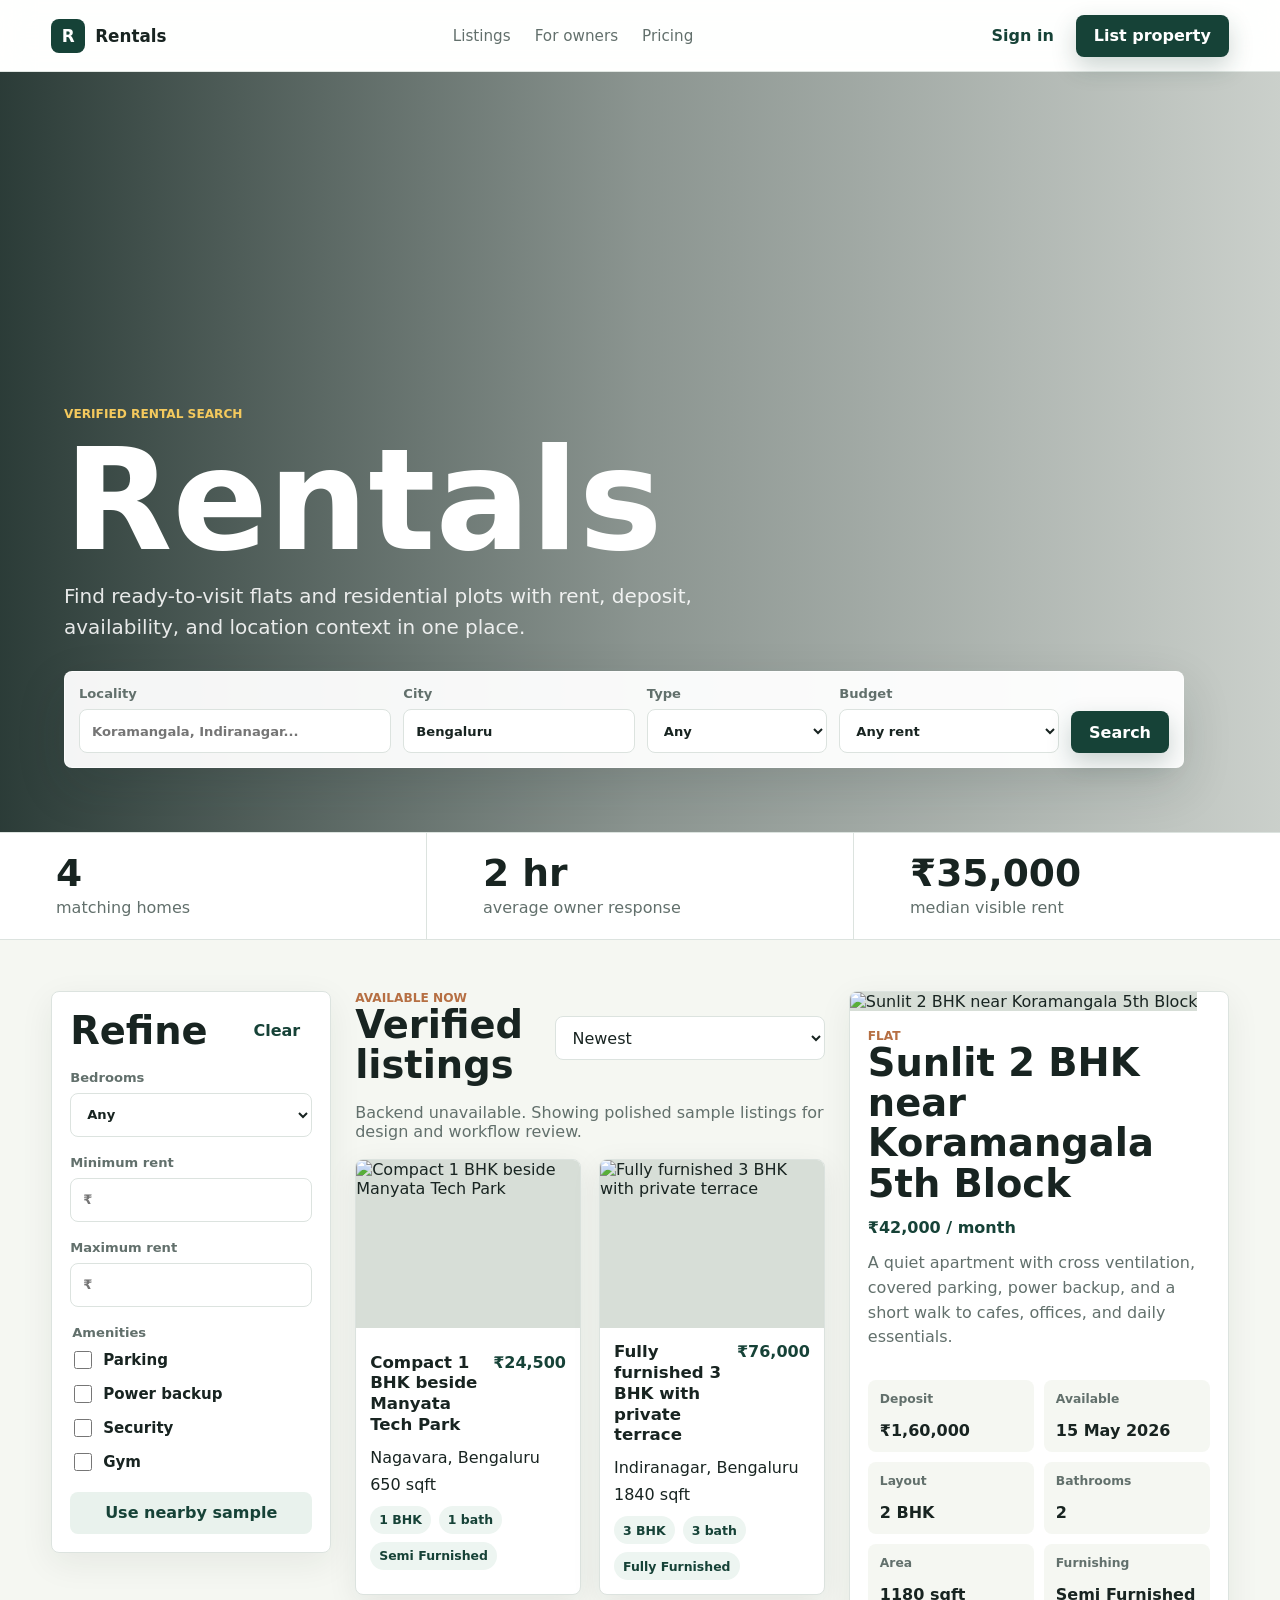
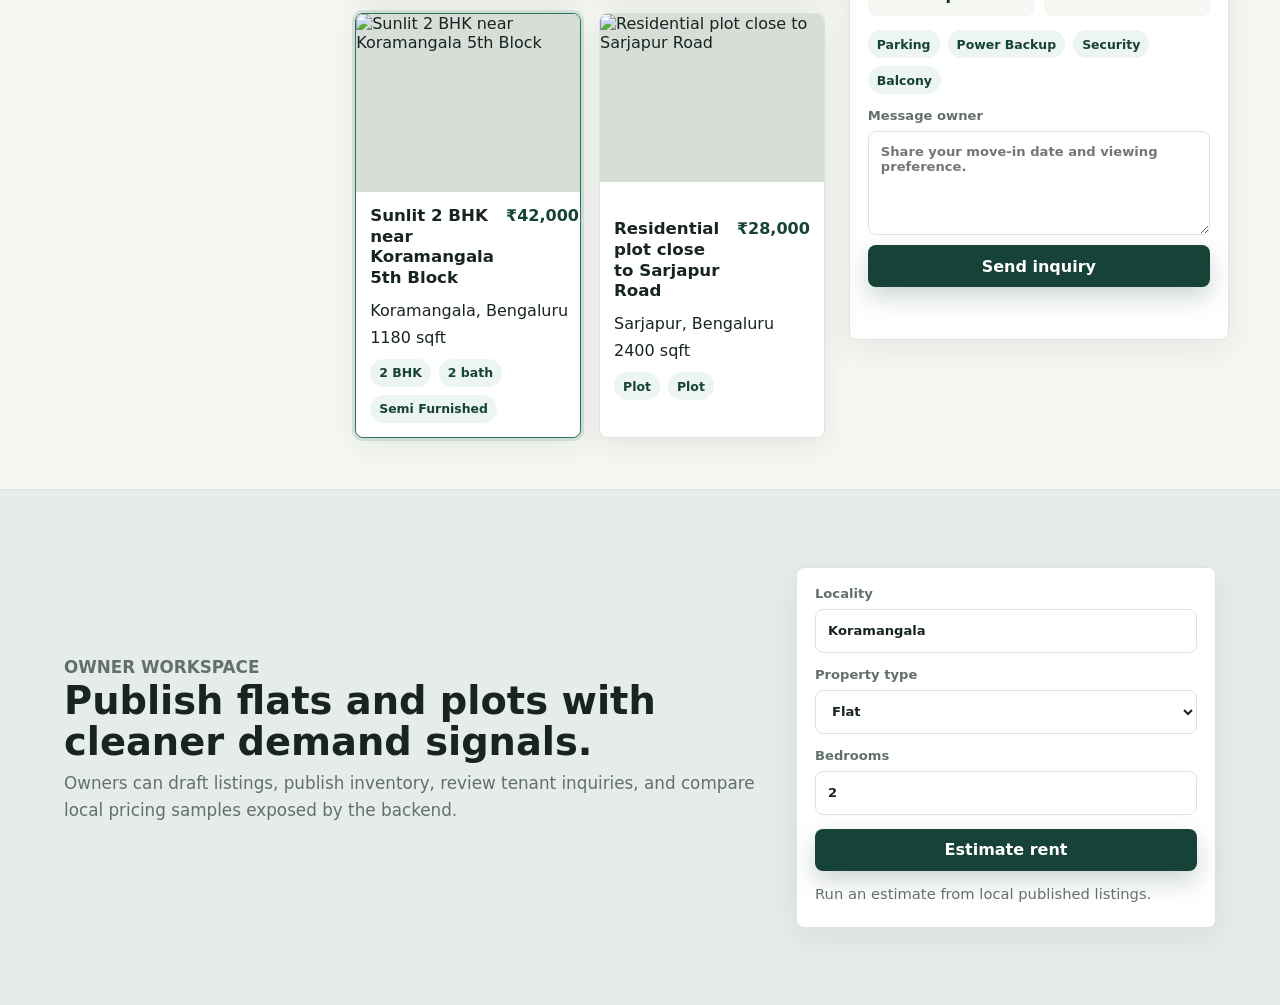
==== frontend/index.html @ 24f06884 "Build Postgres GraphQL rentals stack" ====
<!doctype html>
<html lang="en">
  <head>
    <meta charset="utf-8" />
    <meta name="viewport" content="width=device-width, initial-scale=1" />
    <title>Rentals | Verified flats and plots</title>
    <link rel="preconnect" href="https://images.unsplash.com" />
    <link rel="stylesheet" href="./styles.css" />
  </head>
  <body>
    <header class="topbar">
      <a class="brand" href="#search" aria-label="Rentals home">
        <span class="brand-mark">R</span>
        <span>Rentals</span>
      </a>
      <nav class="nav-links" aria-label="Primary navigation">
        <a href="#listings">Listings</a>
        <a href="#owner">For owners</a>
        <a href="#pricing">Pricing</a>
      </nav>
      <div class="topbar-actions">
        <button class="ghost-button" id="open-login" type="button">Sign in</button>
        <button class="primary-button" id="open-owner" type="button">List property</button>
      </div>
    </header>

    <main>
      <section class="hero" id="search">
        <div class="hero-media" aria-hidden="true"></div>
        <div class="hero-content">
          <p class="eyebrow">Verified rental search</p>
          <h1>Rentals</h1>
          <p class="hero-copy">
            Find ready-to-visit flats and residential plots with rent, deposit, availability, and location context in one place.
          </p>
          <form class="search-panel" id="search-form">
            <label>
              <span>Locality</span>
              <input id="locality" name="locality" type="search" placeholder="Koramangala, Indiranagar..." autocomplete="off" />
            </label>
            <label>
              <span>City</span>
              <input id="city" name="city" type="search" value="Bengaluru" autocomplete="off" />
            </label>
            <label>
              <span>Type</span>
              <select id="property-type" name="property_type">
                <option value="">Any</option>
                <option value="flat">Flat</option>
                <option value="plot">Plot</option>
              </select>
            </label>
            <label>
              <span>Budget</span>
              <select id="budget" name="budget">
                <option value="">Any rent</option>
                <option value="0-25000">Under ₹25k</option>
                <option value="25000-50000">₹25k-₹50k</option>
                <option value="50000-90000">₹50k-₹90k</option>
                <option value="90000-">₹90k+</option>
              </select>
            </label>
            <button class="primary-button search-button" type="submit">Search</button>
          </form>
        </div>
      </section>

      <section class="summary-band" aria-label="Market summary">
        <div>
          <strong id="listing-count">0</strong>
          <span>matching homes</span>
        </div>
        <div>
          <strong>2 hr</strong>
          <span>average owner response</span>
        </div>
        <div>
          <strong id="median-rent">₹0</strong>
          <span>median visible rent</span>
        </div>
      </section>

      <section class="workspace" id="listings">
        <aside class="filters" aria-label="Listing filters">
          <div class="panel-heading">
            <h2>Refine</h2>
            <button class="text-button" id="clear-filters" type="button">Clear</button>
          </div>
          <label>
            Bedrooms
            <select id="bedrooms">
              <option value="">Any</option>
              <option value="1">1 BHK</option>
              <option value="2">2 BHK</option>
              <option value="3">3 BHK</option>
              <option value="4">4+ BHK</option>
            </select>
          </label>
          <label>
            Minimum rent
            <input id="min-rent" type="number" min="0" step="1000" placeholder="₹" />
          </label>
          <label>
            Maximum rent
            <input id="max-rent" type="number" min="0" step="1000" placeholder="₹" />
          </label>
          <fieldset>
            <legend>Amenities</legend>
            <label class="check"><input type="checkbox" value="parking" class="amenity" /> Parking</label>
            <label class="check"><input type="checkbox" value="power backup" class="amenity" /> Power backup</label>
            <label class="check"><input type="checkbox" value="security" class="amenity" /> Security</label>
            <label class="check"><input type="checkbox" value="gym" class="amenity" /> Gym</label>
          </fieldset>
          <button class="secondary-button" id="nearby-button" type="button">Use nearby sample</button>
        </aside>

        <section class="results" aria-live="polite">
          <div class="results-header">
            <div>
              <p class="eyebrow">Available now</p>
              <h2>Verified listings</h2>
            </div>
            <select id="sort">
              <option value="recent">Newest</option>
              <option value="rent-asc">Rent: low to high</option>
              <option value="rent-desc">Rent: high to low</option>
              <option value="area-desc">Largest area</option>
            </select>
          </div>
          <div class="status-line" id="status-line">Loading listings...</div>
          <div class="listing-grid" id="listing-grid"></div>
        </section>

        <aside class="detail-panel" id="detail-panel" aria-live="polite">
          <div class="empty-detail">
            <span>Select a listing</span>
            <p>Photos, rent details, amenities, location, and inquiry controls will appear here.</p>
          </div>
        </aside>
      </section>

      <section class="owner-band" id="owner">
        <div class="owner-copy">
          <p class="eyebrow">Owner workspace</p>
          <h2>Publish flats and plots with cleaner demand signals.</h2>
          <p>
            Owners can draft listings, publish inventory, review tenant inquiries, and compare local pricing samples exposed by the backend.
          </p>
        </div>
        <form class="owner-card" id="owner-form">
          <label>
            Locality
            <input id="pricing-locality" value="Koramangala" />
          </label>
          <label>
            Property type
            <select id="pricing-type">
              <option value="flat">Flat</option>
              <option value="plot">Plot</option>
            </select>
          </label>
          <label>
            Bedrooms
            <input id="pricing-bedrooms" type="number" min="0" max="20" value="2" />
          </label>
          <button class="primary-button" type="submit">Estimate rent</button>
          <output class="pricing-output" id="pricing-output">Run an estimate from local published listings.</output>
        </form>
      </section>
    </main>

    <dialog class="auth-dialog" id="auth-dialog">
      <form method="dialog" class="dialog-shell">
        <button class="close-button" aria-label="Close" value="cancel">×</button>
        <h2>Sign in</h2>
        <p>Use an existing tenant or owner account from the backend.</p>
        <label>
          Email
          <input id="login-email" type="email" autocomplete="email" />
        </label>
        <label>
          Password
          <input id="login-password" type="password" autocomplete="current-password" />
        </label>
        <button class="primary-button" id="login-button" type="button">Sign in</button>
        <output id="login-output"></output>
      </form>
    </dialog>

    <script src="./config.js"></script>
    <script src="./app.js" type="module"></script>
  </body>
</html>
---- frontend/styles.css ----
:root {
  color-scheme: light;
  --ink: #182421;
  --muted: #62706c;
  --line: #dce3df;
  --paper: #ffffff;
  --wash: #f5f7f2;
  --forest: #164237;
  --leaf: #28745f;
  --clay: #b66f43;
  --sun: #f4c95d;
  --blue: #366d8c;
  --shadow: 0 18px 50px rgba(24, 36, 33, 0.14);
  font-family:
    Inter, ui-sans-serif, system-ui, -apple-system, BlinkMacSystemFont, "Segoe UI",
    sans-serif;
}

* {
  box-sizing: border-box;
}

html {
  scroll-behavior: smooth;
}

body {
  margin: 0;
  color: var(--ink);
  background: var(--wash);
}

button,
input,
select,
textarea {
  font: inherit;
}

button {
  cursor: pointer;
}

.topbar {
  position: sticky;
  top: 0;
  z-index: 20;
  display: grid;
  grid-template-columns: auto 1fr auto;
  align-items: center;
  gap: 24px;
  min-height: 72px;
  padding: 12px clamp(18px, 4vw, 56px);
  background: rgba(255, 255, 255, 0.91);
  border-bottom: 1px solid rgba(220, 227, 223, 0.88);
  backdrop-filter: blur(16px);
}

.brand,
.nav-links a {
  color: inherit;
  text-decoration: none;
}

.brand {
  display: inline-flex;
  align-items: center;
  gap: 10px;
  font-weight: 800;
  font-size: 1.05rem;
}

.brand-mark {
  display: grid;
  place-items: center;
  width: 34px;
  height: 34px;
  color: #fff;
  background: var(--forest);
  border-radius: 8px;
}

.nav-links {
  display: flex;
  justify-content: center;
  gap: 24px;
  color: var(--muted);
  font-size: 0.95rem;
}

.topbar-actions {
  display: flex;
  gap: 10px;
}

.primary-button,
.secondary-button,
.ghost-button,
.text-button {
  min-height: 42px;
  border: 0;
  border-radius: 8px;
  font-weight: 750;
}

.primary-button {
  color: #fff;
  background: var(--forest);
  padding: 0 18px;
  box-shadow: 0 10px 24px rgba(22, 66, 55, 0.22);
}

.secondary-button {
  color: var(--forest);
  background: #e9f2ed;
  padding: 0 16px;
}

.ghost-button,
.text-button {
  color: var(--forest);
  background: transparent;
  padding: 0 12px;
}

.hero {
  position: relative;
  min-height: min(760px, calc(100vh - 24px));
  display: grid;
  align-items: end;
  padding: clamp(24px, 5vw, 72px);
  overflow: hidden;
}

.hero-media {
  position: absolute;
  inset: 0;
  background:
    linear-gradient(90deg, rgba(10, 29, 25, 0.86), rgba(10, 29, 25, 0.45), rgba(10, 29, 25, 0.18)),
    url("https://images.unsplash.com/photo-1600585154340-be6161a56a0c?auto=format&fit=crop&w=1800&q=82")
      center / cover;
}

.hero-content {
  position: relative;
  width: min(100%, 1120px);
  display: grid;
  gap: 18px;
  color: #fff;
}

.eyebrow {
  margin: 0;
  color: var(--clay);
  font-weight: 850;
  font-size: 0.76rem;
  letter-spacing: 0;
  text-transform: uppercase;
}

.hero .eyebrow {
  color: var(--sun);
}

h1,
h2,
p {
  margin-top: 0;
}

h1 {
  margin-bottom: 0;
  font-size: clamp(4rem, 11vw, 9rem);
  line-height: 0.88;
  letter-spacing: 0;
}

h2 {
  margin-bottom: 8px;
  font-size: clamp(1.55rem, 3vw, 2.5rem);
  line-height: 1.05;
  letter-spacing: 0;
}

.hero-copy {
  max-width: 700px;
  margin-bottom: 10px;
  color: rgba(255, 255, 255, 0.88);
  font-size: clamp(1rem, 1.8vw, 1.25rem);
  line-height: 1.55;
}

.search-panel {
  display: grid;
  grid-template-columns: 1.35fr 1fr 0.78fr 0.95fr auto;
  gap: 12px;
  align-items: end;
  max-width: 1120px;
  padding: 14px;
  background: rgba(255, 255, 255, 0.95);
  border: 1px solid rgba(255, 255, 255, 0.72);
  border-radius: 8px;
  box-shadow: var(--shadow);
}

label {
  display: grid;
  gap: 8px;
  color: var(--muted);
  font-size: 0.82rem;
  font-weight: 750;
}

input,
select,
textarea {
  width: 100%;
  min-height: 44px;
  color: var(--ink);
  background: var(--paper);
  border: 1px solid var(--line);
  border-radius: 8px;
  padding: 0 12px;
  outline: 0;
}

input:focus,
select:focus,
textarea:focus {
  border-color: var(--leaf);
  box-shadow: 0 0 0 3px rgba(40, 116, 95, 0.15);
}

.summary-band {
  display: grid;
  grid-template-columns: repeat(3, 1fr);
  gap: 1px;
  background: var(--line);
  border-block: 1px solid var(--line);
}

.summary-band div {
  display: grid;
  gap: 5px;
  padding: 22px clamp(18px, 5vw, 56px);
  background: #fff;
}

.summary-band strong {
  font-size: clamp(1.6rem, 4vw, 2.35rem);
  line-height: 1;
}

.summary-band span {
  color: var(--muted);
}

.workspace {
  display: grid;
  grid-template-columns: minmax(220px, 280px) minmax(0, 1fr) minmax(280px, 380px);
  gap: 24px;
  align-items: start;
  padding: clamp(22px, 4vw, 56px);
}

.filters,
.detail-panel,
.owner-card {
  background: var(--paper);
  border: 1px solid var(--line);
  border-radius: 8px;
  box-shadow: 0 10px 34px rgba(24, 36, 33, 0.07);
}

.filters {
  position: sticky;
  top: 94px;
  display: grid;
  gap: 18px;
  padding: 18px;
}

.panel-heading,
.results-header {
  display: flex;
  align-items: center;
  justify-content: space-between;
  gap: 14px;
}

.panel-heading h2,
.results-header h2 {
  margin: 0;
}

fieldset {
  display: grid;
  gap: 10px;
  margin: 0;
  padding: 0;
  border: 0;
}

legend {
  margin-bottom: 8px;
  color: var(--muted);
  font-size: 0.82rem;
  font-weight: 750;
}

.check {
  grid-template-columns: auto 1fr;
  align-items: center;
  color: var(--ink);
  font-size: 0.94rem;
  font-weight: 650;
}

.check input {
  width: 18px;
  min-height: 18px;
}

.results {
  display: grid;
  gap: 18px;
}

.status-line {
  min-height: 22px;
  color: var(--muted);
}

.listing-grid {
  display: grid;
  grid-template-columns: repeat(2, minmax(0, 1fr));
  gap: 18px;
}

.listing-card {
  display: grid;
  overflow: hidden;
  padding: 0;
  color: inherit;
  background: #fff;
  border: 1px solid var(--line);
  border-radius: 8px;
  text-align: left;
  box-shadow: 0 8px 30px rgba(24, 36, 33, 0.08);
}

.listing-card.selected {
  border-color: var(--leaf);
  box-shadow: 0 0 0 3px rgba(40, 116, 95, 0.14), 0 8px 30px rgba(24, 36, 33, 0.08);
}

.listing-card img {
  width: 100%;
  aspect-ratio: 4 / 3;
  object-fit: cover;
  background: #d7ded7;
}

.listing-body {
  display: grid;
  gap: 12px;
  padding: 14px;
}

.listing-title {
  display: flex;
  justify-content: space-between;
  gap: 12px;
}

.listing-title h3 {
  margin: 0;
  font-size: 1.04rem;
  line-height: 1.25;
}

.rent {
  color: var(--forest);
  white-space: nowrap;
  font-weight: 850;
}

.meta-row,
.amenity-row {
  display: flex;
  flex-wrap: wrap;
  gap: 8px;
}

.pill {
  display: inline-flex;
  align-items: center;
  min-height: 28px;
  padding: 0 9px;
  color: var(--forest);
  background: #edf5f1;
  border-radius: 999px;
  font-size: 0.78rem;
  font-weight: 800;
}

.detail-panel {
  position: sticky;
  top: 94px;
  min-height: 520px;
  overflow: hidden;
}

.detail-image {
  width: 100%;
  aspect-ratio: 16 / 10;
  object-fit: cover;
  background: #d7ded7;
}

.detail-body,
.empty-detail {
  display: grid;
  gap: 14px;
  padding: 18px;
}

.empty-detail {
  min-height: 520px;
  place-content: center;
  color: var(--muted);
  text-align: center;
}

.empty-detail span {
  color: var(--ink);
  font-weight: 850;
  font-size: 1.15rem;
}

.detail-body h2 {
  margin: 0;
}

.description {
  color: var(--muted);
  line-height: 1.55;
}

.fact-list {
  display: grid;
  grid-template-columns: repeat(2, 1fr);
  gap: 10px;
}

.fact {
  display: grid;
  gap: 3px;
  min-height: 72px;
  padding: 12px;
  background: var(--wash);
  border-radius: 8px;
}

.fact span {
  color: var(--muted);
  font-size: 0.77rem;
  font-weight: 750;
}

.fact strong {
  align-self: end;
}

.inquiry-form {
  display: grid;
  gap: 10px;
}

.inquiry-form textarea {
  min-height: 104px;
  padding-top: 12px;
  resize: vertical;
}

.owner-band {
  display: grid;
  grid-template-columns: minmax(0, 1fr) minmax(280px, 420px);
  gap: 32px;
  align-items: center;
  padding: clamp(30px, 6vw, 80px) clamp(22px, 5vw, 72px);
  background: #e6ece8;
  border-top: 1px solid var(--line);
}

.owner-copy {
  max-width: 720px;
}

.owner-copy p {
  color: var(--muted);
  font-size: 1.05rem;
  line-height: 1.6;
}

.owner-card {
  display: grid;
  gap: 14px;
  padding: 18px;
}

.pricing-output,
#login-output,
.form-output {
  min-height: 24px;
  color: var(--muted);
  font-size: 0.92rem;
}

.auth-dialog {
  width: min(94vw, 430px);
  padding: 0;
  border: 0;
  border-radius: 8px;
  box-shadow: var(--shadow);
}

.auth-dialog::backdrop {
  background: rgba(14, 24, 21, 0.45);
  backdrop-filter: blur(4px);
}

.dialog-shell {
  position: relative;
  display: grid;
  gap: 14px;
  padding: 24px;
}

.dialog-shell h2 {
  margin-bottom: 0;
}

.dialog-shell p {
  color: var(--muted);
  line-height: 1.5;
}

.close-button {
  position: absolute;
  top: 12px;
  right: 12px;
  width: 34px;
  height: 34px;
  color: var(--muted);
  background: #f0f3ef;
  border: 0;
  border-radius: 8px;
  font-size: 1.4rem;
}

@media (max-width: 1180px) {
  .workspace {
    grid-template-columns: 240px minmax(0, 1fr);
  }

  .detail-panel {
    position: static;
    grid-column: 1 / -1;
  }
}

@media (max-width: 860px) {
  .topbar {
    grid-template-columns: 1fr auto;
  }

  .nav-links {
    display: none;
  }

  .topbar-actions {
    justify-content: end;
  }

  .search-panel,
  .workspace,
  .owner-band {
    grid-template-columns: 1fr;
  }

  .filters {
    position: static;
  }

  .listing-grid,
  .summary-band {
    grid-template-columns: 1fr;
  }
}

@media (max-width: 560px) {
  .topbar {
    gap: 10px;
    padding: 10px 14px;
  }

  .brand span:last-child,
  .ghost-button {
    display: none;
  }

  .hero {
    min-height: 700px;
    padding: 18px;
  }

  h1 {
    font-size: clamp(3.4rem, 21vw, 5.2rem);
  }

  .search-panel {
    padding: 12px;
  }

  .workspace {
    padding: 18px;
  }

  .results-header {
    align-items: start;
    flex-direction: column;
  }

  .fact-list {
    grid-template-columns: 1fr;
  }
}
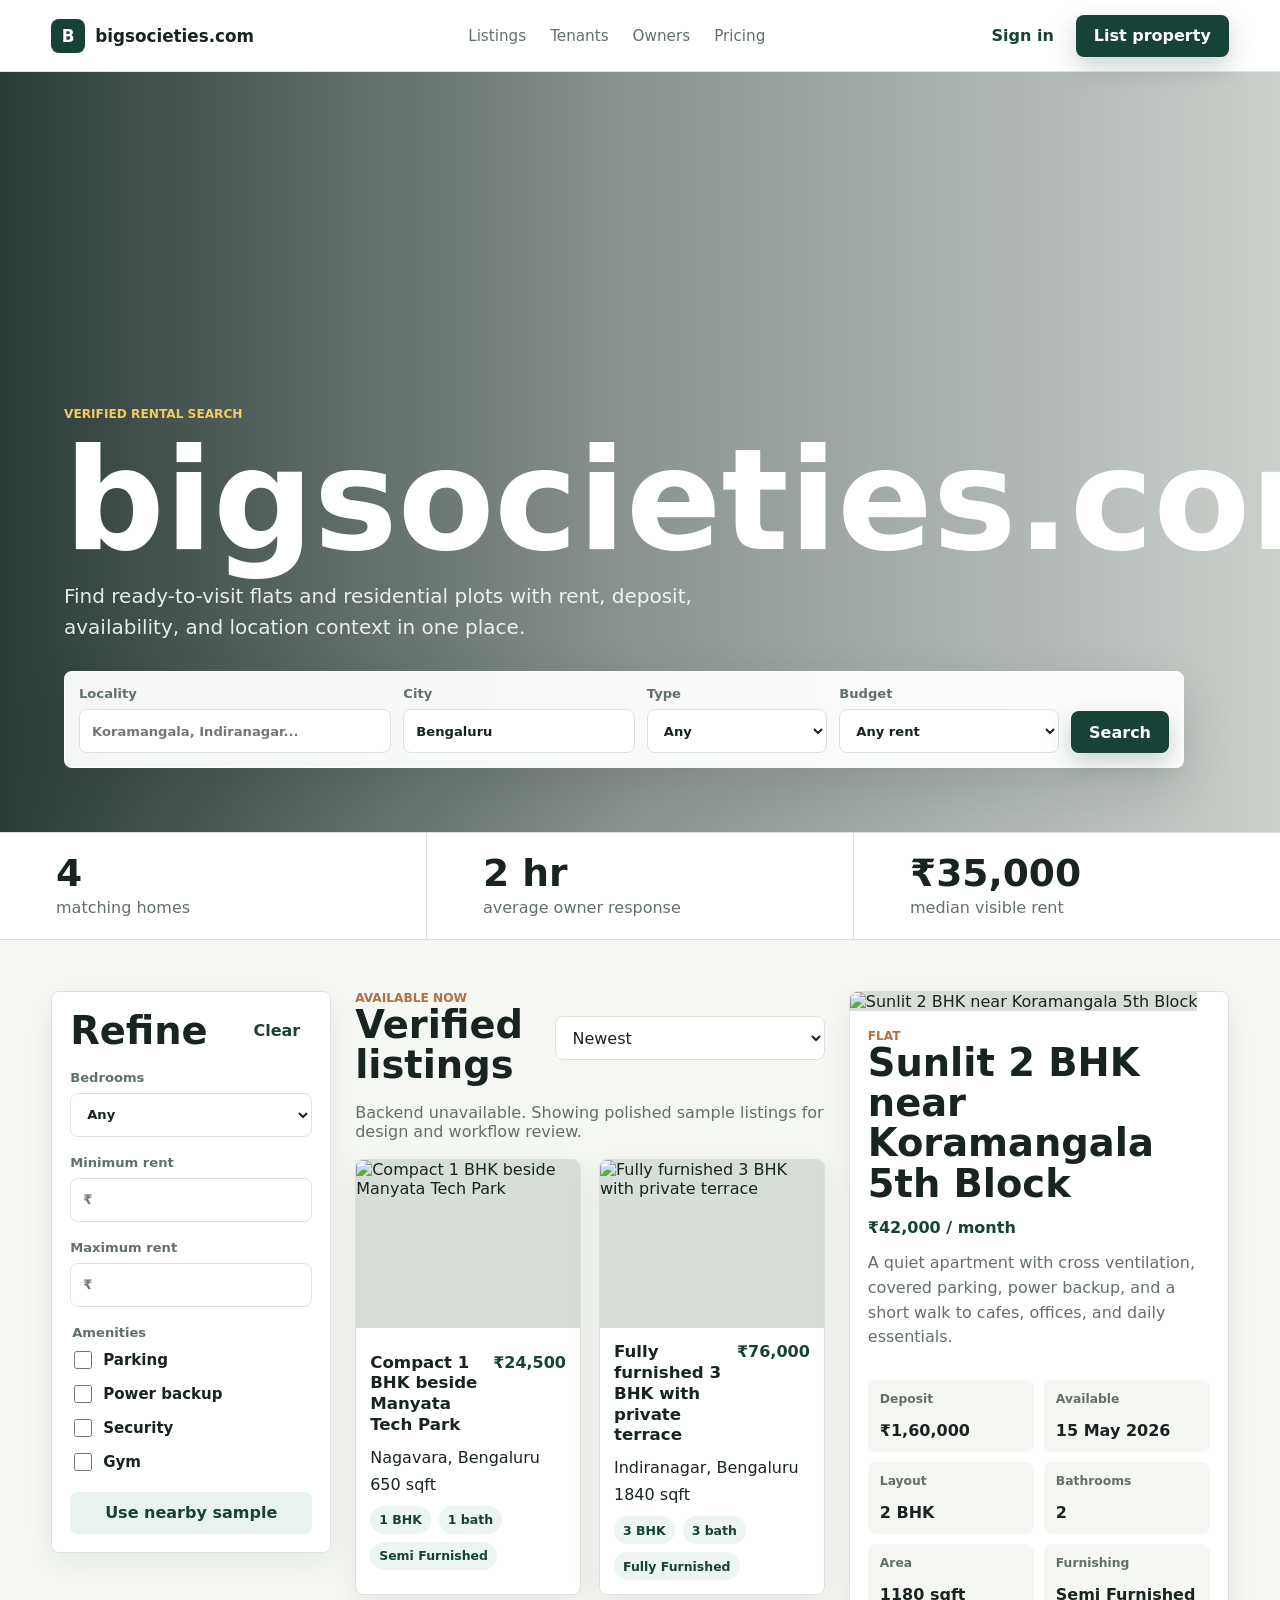
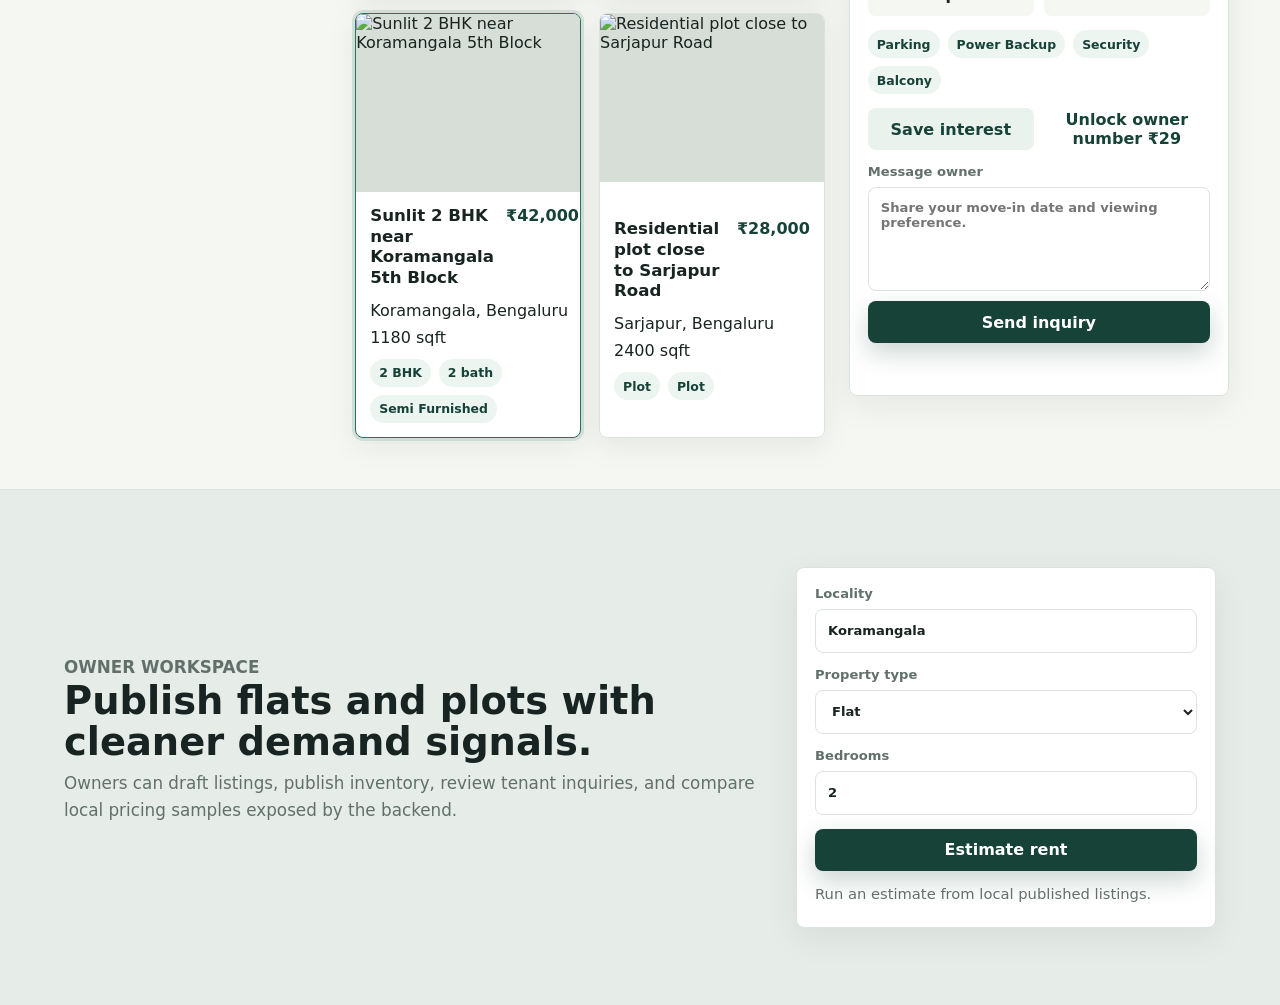
==== commit 97fe7d21: "Split dashboards into separate frontend pages" ====
--- a/frontend/index.html
+++ b/frontend/index.html
@@ -3,33 +3,34 @@
   <head>
     <meta charset="utf-8" />
     <meta name="viewport" content="width=device-width, initial-scale=1" />
-    <title>Rentals | Verified flats and plots</title>
+    <title>bigsocieties.com | Verified flats and plots</title>
     <link rel="preconnect" href="https://images.unsplash.com" />
     <link rel="stylesheet" href="./styles.css" />
   </head>
-  <body>
+  <body data-page="home">
     <header class="topbar">
-      <a class="brand" href="#search" aria-label="Rentals home">
-        <span class="brand-mark">R</span>
-        <span>Rentals</span>
+      <a class="brand" href="#search" aria-label="bigsocieties.com home">
+        <span class="brand-mark">B</span>
+        <span>bigsocieties.com</span>
       </a>
       <nav class="nav-links" aria-label="Primary navigation">
-        <a href="#listings">Listings</a>
-        <a href="#owner">For owners</a>
+        <a href="./index.html#listings">Listings</a>
+        <a href="./tenant-dashboard.html">Tenants</a>
+        <a href="./owner-dashboard.html">Owners</a>
         <a href="#pricing">Pricing</a>
       </nav>
       <div class="topbar-actions">
         <button class="ghost-button" id="open-login" type="button">Sign in</button>
-        <button class="primary-button" id="open-owner" type="button">List property</button>
+        <a class="primary-button link-button" href="./owner-dashboard.html">List property</a>
       </div>
     </header>
 
     <main>
-      <section class="hero" id="search">
+      <section class="hero page-surface home-surface" id="search">
         <div class="hero-media" aria-hidden="true"></div>
         <div class="hero-content">
           <p class="eyebrow">Verified rental search</p>
-          <h1>Rentals</h1>
+          <h1>bigsocieties.com</h1>
           <p class="hero-copy">
             Find ready-to-visit flats and residential plots with rent, deposit, availability, and location context in one place.
           </p>
@@ -65,7 +66,7 @@
         </div>
       </section>
 
-      <section class="summary-band" aria-label="Market summary">
+      <section class="summary-band page-surface home-surface tenant-surface" aria-label="Market summary">
         <div>
           <strong id="listing-count">0</strong>
           <span>matching homes</span>
@@ -80,7 +81,7 @@
         </div>
       </section>
 
-      <section class="workspace" id="listings">
+      <section class="workspace page-surface home-surface tenant-surface" id="listings">
         <aside class="filters" aria-label="Listing filters">
           <div class="panel-heading">
             <h2>Refine</h2>
@@ -139,7 +140,7 @@
         </aside>
       </section>
 
-      <section class="owner-band" id="owner">
+      <section class="owner-band page-surface home-surface owner-surface" id="owner">
         <div class="owner-copy">
           <p class="eyebrow">Owner workspace</p>
           <h2>Publish flats and plots with cleaner demand signals.</h2>
@@ -172,8 +173,14 @@
     <dialog class="auth-dialog" id="auth-dialog">
       <form method="dialog" class="dialog-shell">
         <button class="close-button" aria-label="Close" value="cancel">×</button>
-        <h2>Sign in</h2>
-        <p>Use an existing tenant or owner account from the backend.</p>
+        <div>
+          <h2>Account access</h2>
+          <p>Sign in or create a tenant/owner account.</p>
+        </div>
+        <div class="segmented-control auth-tabs" role="tablist" aria-label="Authentication mode">
+          <button class="segment active" id="auth-login-tab" type="button" data-auth-mode="login">Sign in</button>
+          <button class="segment" type="button" data-auth-mode="register">Register</button>
+        </div>
         <label>
           Email
           <input id="login-email" type="email" autocomplete="email" />
@@ -182,6 +189,19 @@
           Password
           <input id="login-password" type="password" autocomplete="current-password" />
         </label>
+        <div class="register-only">
+          <label>
+            Role
+            <select id="register-role">
+              <option value="tenant">Tenant</option>
+              <option value="owner">Owner</option>
+            </select>
+          </label>
+          <label>
+            Phone
+            <input id="register-phone" type="tel" autocomplete="tel" placeholder="Optional" />
+          </label>
+        </div>
         <button class="primary-button" id="login-button" type="button">Sign in</button>
         <output id="login-output"></output>
       </form>
--- a/frontend/styles.css
+++ b/frontend/styles.css
@@ -88,6 +88,17 @@
   font-size: 0.95rem;
 }
 
+.nav-links a.active {
+  color: var(--forest);
+  font-weight: 850;
+}
+
+body[data-page="home"] .page-surface:not(.home-surface),
+body[data-page="tenant"] .page-surface:not(.tenant-surface),
+body[data-page="owner"] .page-surface:not(.owner-surface) {
+  display: none;
+}
+
 .topbar-actions {
   display: flex;
   gap: 10px;
@@ -104,10 +115,14 @@
 }
 
 .primary-button {
+  display: inline-flex;
+  align-items: center;
+  justify-content: center;
   color: #fff;
   background: var(--forest);
   padding: 0 18px;
   box-shadow: 0 10px 24px rgba(22, 66, 55, 0.22);
+  text-decoration: none;
 }
 
 .secondary-button {
@@ -483,6 +498,258 @@
   resize: vertical;
 }
 
+.detail-actions {
+  display: grid;
+  grid-template-columns: 1fr 1fr;
+  gap: 10px;
+}
+
+.dashboard-shell {
+  display: grid;
+  gap: 24px;
+  padding: clamp(24px, 5vw, 64px);
+  background: #fbfcf9;
+  border-top: 1px solid var(--line);
+}
+
+.dashboard-heading {
+  display: flex;
+  align-items: end;
+  justify-content: space-between;
+  gap: 24px;
+}
+
+.dashboard-heading h2 {
+  max-width: 760px;
+  margin: 0;
+}
+
+.segmented-control {
+  display: inline-grid;
+  grid-template-columns: repeat(3, minmax(96px, 1fr));
+  gap: 4px;
+  padding: 4px;
+  background: #e9efea;
+  border: 1px solid var(--line);
+  border-radius: 8px;
+}
+
+.segment {
+  min-height: 38px;
+  padding: 0 12px;
+  color: var(--muted);
+  background: transparent;
+  border: 0;
+  border-radius: 6px;
+  font-weight: 800;
+}
+
+.segment.active {
+  color: var(--forest);
+  background: #fff;
+  box-shadow: 0 4px 14px rgba(24, 36, 33, 0.08);
+}
+
+.dashboard-grid,
+.owner-dashboard-grid {
+  display: grid;
+  grid-template-columns: minmax(0, 1fr) minmax(280px, 360px);
+  gap: 24px;
+  align-items: start;
+}
+
+.tenant-tab-panel {
+  display: none;
+}
+
+.tenant-tab-panel.active {
+  display: grid;
+}
+
+.dashboard-panel {
+  display: grid;
+  gap: 16px;
+  padding: 18px;
+  background: var(--paper);
+  border: 1px solid var(--line);
+  border-radius: 8px;
+  box-shadow: 0 10px 34px rgba(24, 36, 33, 0.07);
+}
+
+.dashboard-panel h3,
+.dashboard-panel h4 {
+  margin: 0;
+}
+
+.wide-panel {
+  min-width: 0;
+}
+
+.muted-copy {
+  color: var(--muted);
+  line-height: 1.55;
+}
+
+.unlock-card {
+  display: grid;
+  gap: 6px;
+  padding: 16px;
+  color: #fff;
+  background: var(--forest);
+  border-radius: 8px;
+}
+
+.unlock-card strong {
+  font-size: 2.2rem;
+  line-height: 1;
+}
+
+.wallet-row {
+  display: flex;
+  justify-content: space-between;
+  gap: 16px;
+  padding: 14px 0;
+  border-bottom: 1px solid var(--line);
+}
+
+.wallet-row:last-child {
+  border-bottom: 0;
+}
+
+.mini-listing-grid,
+.interested-list,
+.owner-listings {
+  display: grid;
+  gap: 12px;
+}
+
+.mini-listing-grid {
+  grid-template-columns: repeat(2, minmax(0, 1fr));
+}
+
+.mini-listing-card,
+.interest-item,
+.owner-listing-row {
+  display: grid;
+  grid-template-columns: 96px minmax(0, 1fr);
+  gap: 12px;
+  align-items: center;
+  padding: 10px;
+  color: inherit;
+  background: #f8faf7;
+  border: 1px solid var(--line);
+  border-radius: 8px;
+  text-align: left;
+}
+
+.mini-listing-card img,
+.interest-item img,
+.owner-listing-row img {
+  width: 96px;
+  aspect-ratio: 1 / 1;
+  object-fit: cover;
+  background: #d7ded7;
+  border-radius: 8px;
+}
+
+.mini-listing-card span,
+.interest-item div,
+.owner-listing-row div {
+  min-width: 0;
+}
+
+.mini-listing-card strong,
+.interest-item h4,
+.owner-listing-row h4 {
+  display: block;
+  overflow: hidden;
+  margin-bottom: 5px;
+  text-overflow: ellipsis;
+  white-space: nowrap;
+}
+
+.mini-listing-card small,
+.interest-item p,
+.owner-listing-row p {
+  margin: 0;
+  color: var(--muted);
+  line-height: 1.35;
+}
+
+.interest-actions {
+  display: flex;
+  flex-wrap: wrap;
+  gap: 8px;
+  margin-top: 10px;
+}
+
+.empty-inline {
+  display: grid;
+  gap: 6px;
+  padding: 18px;
+  color: var(--muted);
+  background: var(--wash);
+  border: 1px dashed var(--line);
+  border-radius: 8px;
+}
+
+.empty-inline strong {
+  color: var(--ink);
+}
+
+.account-facts {
+  display: grid;
+  grid-template-columns: repeat(2, minmax(0, 1fr));
+  gap: 10px;
+}
+
+.dashboard-form,
+.listing-editor {
+  display: grid;
+  gap: 14px;
+}
+
+.form-grid {
+  display: grid;
+  grid-template-columns: repeat(2, minmax(0, 1fr));
+  gap: 14px;
+}
+
+.listing-editor textarea {
+  min-height: 96px;
+  padding-top: 12px;
+  resize: vertical;
+}
+
+.form-actions {
+  display: flex;
+  align-items: center;
+  gap: 14px;
+}
+
+.form-actions output {
+  color: var(--muted);
+}
+
+.draft-badge,
+.status-badge {
+  display: inline-flex;
+  align-items: center;
+  width: fit-content;
+  min-height: 28px;
+  padding: 0 10px;
+  color: var(--blue);
+  background: #e9f1f5;
+  border-radius: 999px;
+  font-size: 0.78rem;
+  font-weight: 850;
+}
+
+.owner-list-panel {
+  position: sticky;
+  top: 94px;
+}
+
 .owner-band {
   display: grid;
   grid-template-columns: minmax(0, 1fr) minmax(280px, 420px);
@@ -537,6 +804,19 @@
   padding: 24px;
 }
 
+.auth-tabs {
+  grid-template-columns: repeat(2, 1fr);
+}
+
+.register-only {
+  display: none;
+  gap: 14px;
+}
+
+.dialog-shell.register-mode .register-only {
+  display: grid;
+}
+
 .dialog-shell h2 {
   margin-bottom: 0;
 }
@@ -568,6 +848,14 @@
     position: static;
     grid-column: 1 / -1;
   }
+
+  .owner-dashboard-grid {
+    grid-template-columns: 1fr;
+  }
+
+  .owner-list-panel {
+    position: static;
+  }
 }
 
 @media (max-width: 860px) {
@@ -594,7 +882,23 @@
   }
 
   .listing-grid,
-  .summary-band {
+  .summary-band,
+  .dashboard-grid,
+  .mini-listing-grid {
+    grid-template-columns: 1fr;
+  }
+
+  .dashboard-heading {
+    align-items: start;
+    flex-direction: column;
+  }
+
+  .segmented-control {
+    width: 100%;
+  }
+
+  .form-grid,
+  .account-facts {
     grid-template-columns: 1fr;
   }
 }
@@ -635,4 +939,21 @@
   .fact-list {
     grid-template-columns: 1fr;
   }
-}
+
+  .detail-actions,
+  .segmented-control {
+    grid-template-columns: 1fr;
+  }
+
+  .mini-listing-card,
+  .interest-item,
+  .owner-listing-row {
+    grid-template-columns: 72px minmax(0, 1fr);
+  }
+
+  .mini-listing-card img,
+  .interest-item img,
+  .owner-listing-row img {
+    width: 72px;
+  }
+}
